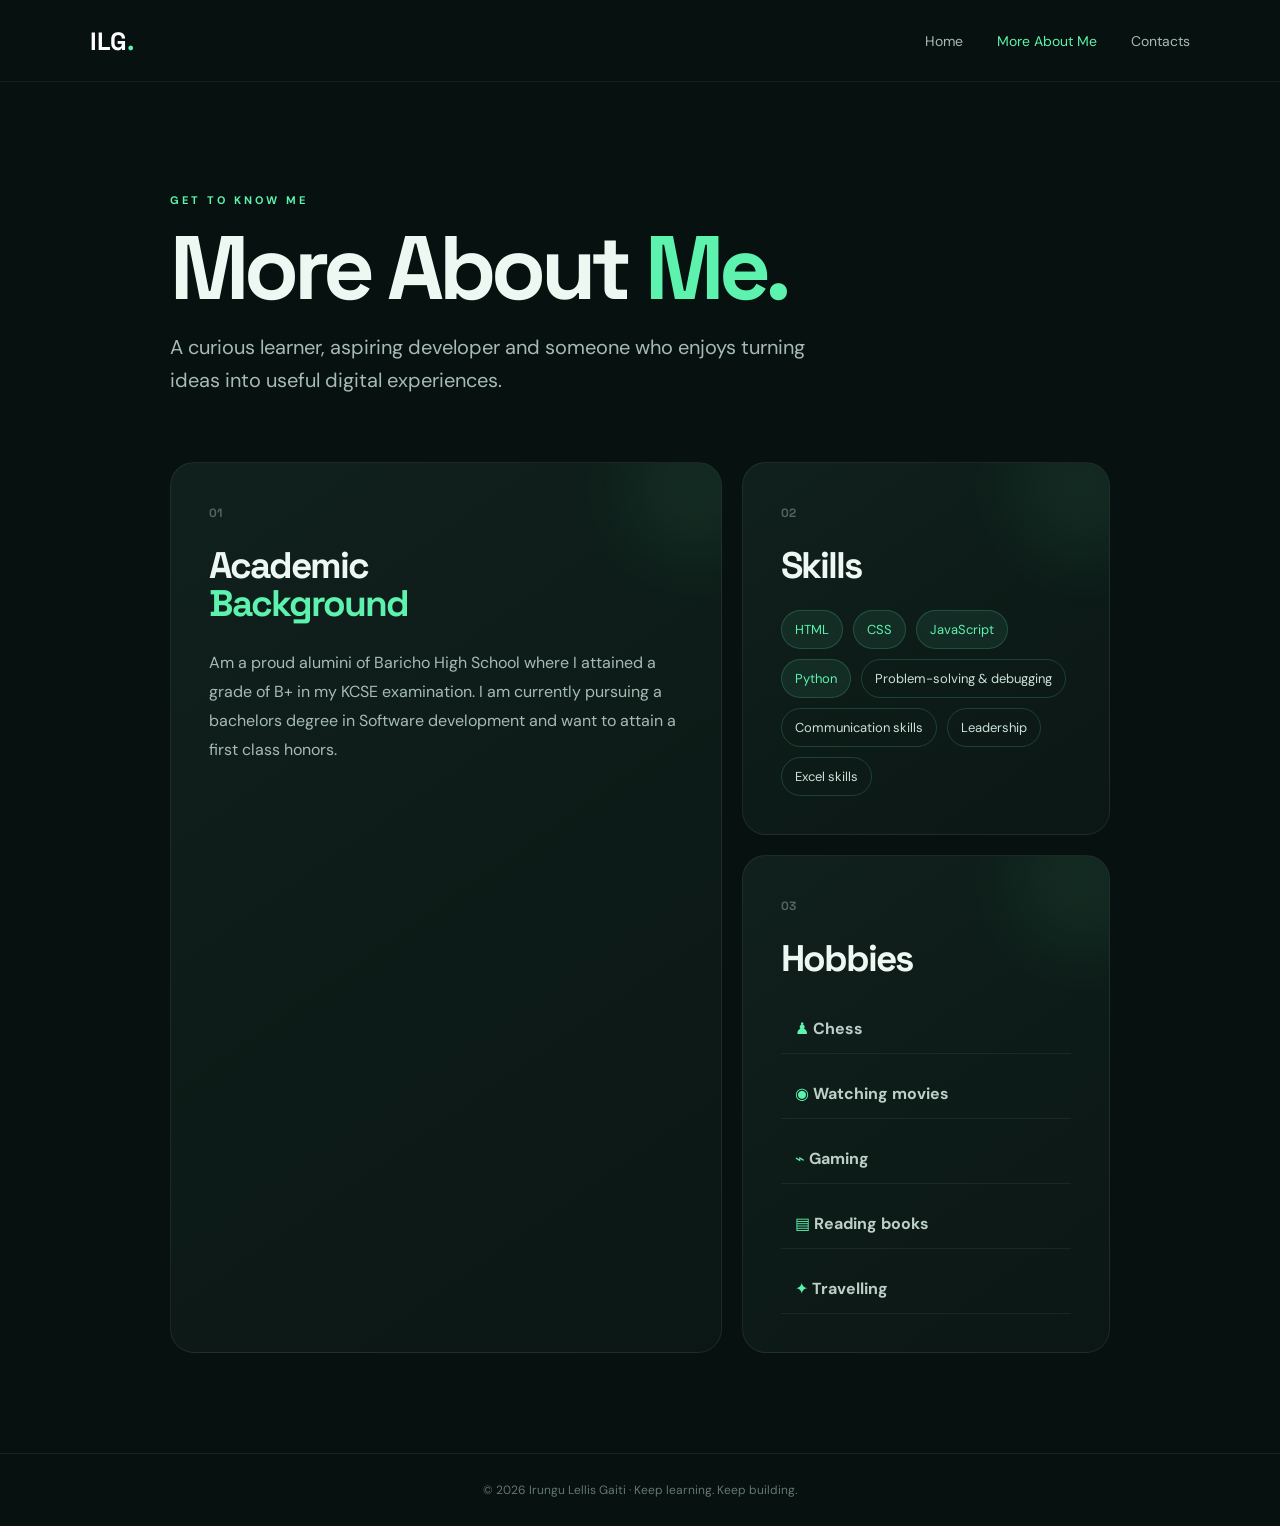
==== about.html @ d2a1b91d "first commit" ====
<!DOCTYPE html>
<html lang="en">
<head>
  <meta charset="UTF-8">
  <meta name="viewport" content="width=device-width, initial-scale=1.0">
  <title>Irungu Lellis Gaiti | More About Me</title>
  <link rel="stylesheet" href="about.css">
</head>
<body>
  <header class="navbar">
    <a class="brand" href="index.html">ILG<span>.</span></a>
    <nav>
      <a href="index.html">Home</a>
      <a class="active" href="about.html">More About Me</a>
      <a href="contact.html">Contacts</a>
    </nav>
  </header>

  <main class="page">
    <section class="intro">
      <p class="eyebrow">GET TO KNOW ME</p>
      <h1>More About <span>Me.</span></h1>
      <p class="lead">A curious learner, aspiring developer and someone who enjoys turning ideas into useful digital experiences.</p>
    </section>

    <section class="grid">
      <article class="card academic">
        <span class="number">01</span>
        <h2>Academic<br><span>Background</span></h2>
        <p>Am a proud alumini of Baricho High School where I attained a grade of B+ in my KCSE examination. I am currently pursuing a bachelors degree in Software development and want to attain a first class honors.</p>
      </article>

      <article class="card skills">
        <span class="number">02</span>
        <h2>Skills</h2>
        <div class="skill-list">
          <span>HTML</span><span>CSS</span><span>JavaScript</span><span>Python</span>
          <span>Problem-solving &amp; debugging</span><span>Communication skills</span>
          <span>Leadership</span><span>Excel skills</span>
        </div>
      </article>

      <article class="card hobby">
        <span class="number">03</span>
        <h2>Hobbies</h2>
        <div class="hobbies">
          <div>♟ <b>Chess</b></div><div>◉ <b>Watching movies</b></div>
          <div>⌁ <b>Gaming</b></div><div>▤ <b>Reading books</b></div><div>✦ <b>Travelling</b></div>
        </div>
      </article>
    </section>
  </main>
  <footer>© 2026 Irungu Lellis Gaiti · Keep learning. Keep building.</footer>
</body>
</html>
---- about.css ----
@import url('https://fonts.googleapis.com/css2?family=DM+Sans:wght@400;500;700&family=Space+Grotesk:wght@500;600;700&display=swap');
:root{--bg:#07110f;--card:#0d1b18;--text:#eef8f3;--muted:#a6bbb2;--accent:#5df2ad}
*{box-sizing:border-box}body{margin:0;background:var(--bg);color:var(--text);font-family:'DM Sans',sans-serif}.navbar{height:82px;display:flex;align-items:center;justify-content:space-between;padding:0 7%;border-bottom:1px solid rgba(255,255,255,.06)}.brand{font:700 25px 'Space Grotesk';color:white;text-decoration:none}.brand span,h1 span,h2 span{color:var(--accent)}nav{display:flex;gap:34px}nav a{color:var(--muted);text-decoration:none;font-size:14px}nav a:hover,nav a.active{color:var(--accent)}
.page{max-width:1120px;margin:auto;padding:100px 7%}.intro{max-width:820px;margin-bottom:65px}.eyebrow{color:var(--accent);font-size:11px;font-weight:700;letter-spacing:3px}.intro h1{font:700 clamp(52px,8vw,90px)/.95 'Space Grotesk';letter-spacing:-5px;margin:18px 0}.lead{color:var(--muted);font-size:20px;line-height:1.65;max-width:680px}
.grid{display:grid;grid-template-columns:1.2fr .8fr;gap:20px}.card{background:linear-gradient(145deg,#10201c,#0b1714);border:1px solid rgba(255,255,255,.07);border-radius:24px;padding:38px;position:relative;overflow:hidden}.card:after{content:"";position:absolute;width:150px;height:150px;border-radius:50%;background:rgba(93,242,173,.06);filter:blur(30px);right:-50px;top:-50px}.academic{grid-row:span 2}.number{color:#50675e;font:700 12px 'Space Grotesk'}.card h2{font:700 37px/1.05 'Space Grotesk';letter-spacing:-2px;margin:25px 0}.card p{color:var(--muted);line-height:1.8;font-size:16px}.skill-list{display:flex;flex-wrap:wrap;gap:10px}.skill-list span{padding:10px 13px;border:1px solid rgba(93,242,173,.18);border-radius:30px;color:#cce2d8;font-size:13px}.skill-list span:nth-child(-n+4){background:rgba(93,242,173,.08);color:var(--accent)}.hobbies{display:grid;gap:15px}.hobbies div{padding:14px;border-bottom:1px solid rgba(255,255,255,.06);color:#bcd0c7}.hobbies div:first-letter{color:var(--accent)}footer{text-align:center;padding:28px 7%;border-top:1px solid rgba(255,255,255,.07);color:#637770;font-size:12px}
@media(max-width:750px){nav{gap:13px}nav a{font-size:11px}.grid{grid-template-columns:1fr}.academic{grid-row:auto}.page{padding-top:70px}.intro h1{letter-spacing:-3px}}
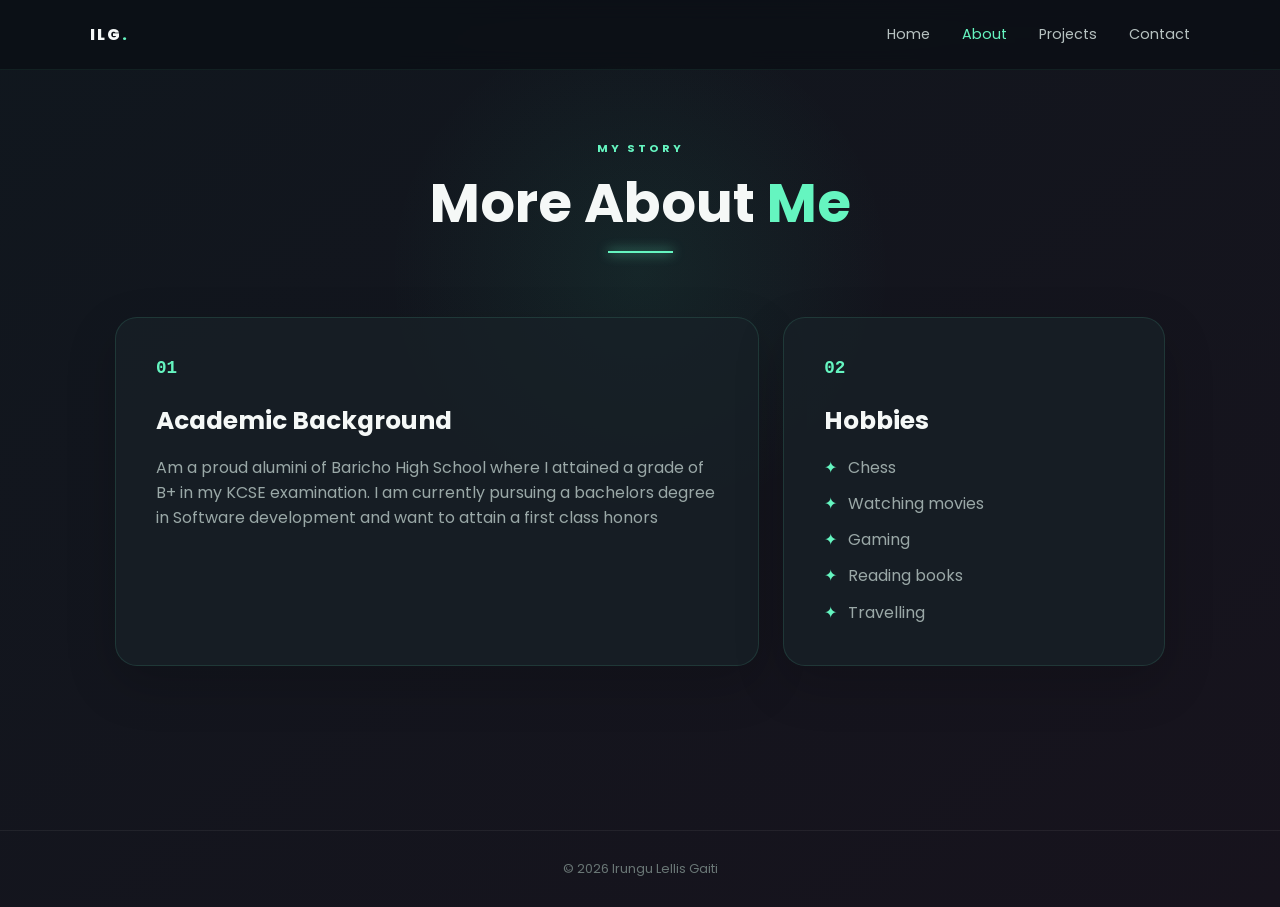
==== commit 060d8613: "second commit" ====
--- a/about.html
+++ b/about.html
@@ -1,55 +1,47 @@
 <!DOCTYPE html>
 <html lang="en">
+
 <head>
   <meta charset="UTF-8">
-  <meta name="viewport" content="width=device-width, initial-scale=1.0">
-  <title>Irungu Lellis Gaiti | More About Me</title>
+  <meta name="viewport" content="width=device-width,initial-scale=1.0">
+  <title>About | Irungu Lellis Gaiti</title>
   <link rel="stylesheet" href="about.css">
 </head>
+
 <body>
-  <header class="navbar">
-    <a class="brand" href="index.html">ILG<span>.</span></a>
-    <nav>
-      <a href="index.html">Home</a>
-      <a class="active" href="about.html">More About Me</a>
-      <a href="contact.html">Contacts</a>
-    </nav>
+  <header class="nav">
+    <div class="brand">ILG<span>.</span></div><button class="menu">☰</button>
+    <nav><a href="index.html">Home</a><a class="active" href="about.html">About</a><a
+        href="projects.html">Projects</a><a href="contact.html">Contact</a></nav>
   </header>
-
   <main class="page">
-    <section class="intro">
-      <p class="eyebrow">GET TO KNOW ME</p>
-      <h1>More About <span>Me.</span></h1>
-      <p class="lead">A curious learner, aspiring developer and someone who enjoys turning ideas into useful digital experiences.</p>
+    <section class="heading reveal">
+      <p>MY STORY</p>
+      <h1>More About <span>Me</span></h1>
+      <div class="line"></div>
     </section>
-
     <section class="grid">
-      <article class="card academic">
-        <span class="number">01</span>
-        <h2>Academic<br><span>Background</span></h2>
-        <p>Am a proud alumini of Baricho High School where I attained a grade of B+ in my KCSE examination. I am currently pursuing a bachelors degree in Software development and want to attain a first class honors.</p>
+      <article class="card reveal">
+        <div class="symbol">01</div>
+        <h2>Academic Background</h2>
+        <p>Am a proud alumini of Baricho High School where I attained a grade of B+ in my KCSE examination. I am
+          currently pursuing a bachelors degree in Software development and want to attain a first class honors</p>
       </article>
-
-      <article class="card skills">
-        <span class="number">02</span>
-        <h2>Skills</h2>
-        <div class="skill-list">
-          <span>HTML</span><span>CSS</span><span>JavaScript</span><span>Python</span>
-          <span>Problem-solving &amp; debugging</span><span>Communication skills</span>
-          <span>Leadership</span><span>Excel skills</span>
-        </div>
-      </article>
-
-      <article class="card hobby">
-        <span class="number">03</span>
+      <article class="card reveal">
+        <div class="symbol">02</div>
         <h2>Hobbies</h2>
-        <div class="hobbies">
-          <div>♟ <b>Chess</b></div><div>◉ <b>Watching movies</b></div>
-          <div>⌁ <b>Gaming</b></div><div>▤ <b>Reading books</b></div><div>✦ <b>Travelling</b></div>
-        </div>
+        <ul>
+          <li>Chess</li>
+          <li>Watching movies</li>
+          <li>Gaming</li>
+          <li>Reading books</li>
+          <li>Travelling</li>
+        </ul>
       </article>
     </section>
   </main>
-  <footer>© 2026 Irungu Lellis Gaiti · Keep learning. Keep building.</footer>
+  <footer>© 2026 Irungu Lellis Gaiti</footer>
+  <script src="site.js"></script>
 </body>
-</html>
+
+</html>
--- a/about.css
+++ b/about.css
@@ -1,6 +1,212 @@
-@import url('https://fonts.googleapis.com/css2?family=DM+Sans:wght@400;500;700&family=Space+Grotesk:wght@500;600;700&display=swap');
-:root{--bg:#07110f;--card:#0d1b18;--text:#eef8f3;--muted:#a6bbb2;--accent:#5df2ad}
-*{box-sizing:border-box}body{margin:0;background:var(--bg);color:var(--text);font-family:'DM Sans',sans-serif}.navbar{height:82px;display:flex;align-items:center;justify-content:space-between;padding:0 7%;border-bottom:1px solid rgba(255,255,255,.06)}.brand{font:700 25px 'Space Grotesk';color:white;text-decoration:none}.brand span,h1 span,h2 span{color:var(--accent)}nav{display:flex;gap:34px}nav a{color:var(--muted);text-decoration:none;font-size:14px}nav a:hover,nav a.active{color:var(--accent)}
-.page{max-width:1120px;margin:auto;padding:100px 7%}.intro{max-width:820px;margin-bottom:65px}.eyebrow{color:var(--accent);font-size:11px;font-weight:700;letter-spacing:3px}.intro h1{font:700 clamp(52px,8vw,90px)/.95 'Space Grotesk';letter-spacing:-5px;margin:18px 0}.lead{color:var(--muted);font-size:20px;line-height:1.65;max-width:680px}
-.grid{display:grid;grid-template-columns:1.2fr .8fr;gap:20px}.card{background:linear-gradient(145deg,#10201c,#0b1714);border:1px solid rgba(255,255,255,.07);border-radius:24px;padding:38px;position:relative;overflow:hidden}.card:after{content:"";position:absolute;width:150px;height:150px;border-radius:50%;background:rgba(93,242,173,.06);filter:blur(30px);right:-50px;top:-50px}.academic{grid-row:span 2}.number{color:#50675e;font:700 12px 'Space Grotesk'}.card h2{font:700 37px/1.05 'Space Grotesk';letter-spacing:-2px;margin:25px 0}.card p{color:var(--muted);line-height:1.8;font-size:16px}.skill-list{display:flex;flex-wrap:wrap;gap:10px}.skill-list span{padding:10px 13px;border:1px solid rgba(93,242,173,.18);border-radius:30px;color:#cce2d8;font-size:13px}.skill-list span:nth-child(-n+4){background:rgba(93,242,173,.08);color:var(--accent)}.hobbies{display:grid;gap:15px}.hobbies div{padding:14px;border-bottom:1px solid rgba(255,255,255,.06);color:#bcd0c7}.hobbies div:first-letter{color:var(--accent)}footer{text-align:center;padding:28px 7%;border-top:1px solid rgba(255,255,255,.07);color:#637770;font-size:12px}
-@media(max-width:750px){nav{gap:13px}nav a{font-size:11px}.grid{grid-template-columns:1fr}.academic{grid-row:auto}.page{padding-top:70px}.intro h1{letter-spacing:-3px}}
+@import url('https://fonts.googleapis.com/css2?family=Poppins:wght@300;400;500;600;700;800&display=swap');
+
+:root {
+  --bg: #111820;
+  --mint: #65f5c0;
+  --white: #f5f8f7;
+  --muted: #9aa8a7;
+  --card: rgba(24, 33, 39, .78)
+}
+
+* {
+  box-sizing: border-box;
+  margin: 0;
+  padding: 0
+}
+
+body {
+  font-family: Poppins, sans-serif;
+  background: radial-gradient(circle at 50% 30%, rgba(52, 230, 170, .08), transparent 28%), linear-gradient(145deg, #10171e, #17131d);
+  color: var(--white);
+  min-height: 100vh
+}
+
+.nav {
+  height: 70px;
+  position: fixed;
+  top: 0;
+  left: 0;
+  right: 0;
+  z-index: 10;
+  padding: 0 7%;
+  display: flex;
+  align-items: center;
+  justify-content: space-between;
+  background: rgba(10, 15, 20, .72);
+  backdrop-filter: blur(10px);
+  border-bottom: 1px solid rgba(101, 245, 192, .07)
+}
+
+.brand {
+  font-weight: 800;
+  letter-spacing: 2px
+}
+
+.brand span,
+.heading h1 span {
+  color: var(--mint)
+}
+
+nav {
+  display: flex;
+  gap: 2rem
+}
+
+nav a {
+  color: #b7c2c1;
+  text-decoration: none;
+  font-size: .9rem
+}
+
+nav a:hover,
+nav a.active {
+  color: var(--mint)
+}
+
+.menu {
+  display: none;
+  background: none;
+  border: 0;
+  color: #fff;
+  font-size: 1.5rem
+}
+
+.page {
+  padding: 140px 8% 70px;
+  min-height: calc(100vh - 70px)
+}
+
+.heading {
+  text-align: center;
+  margin-bottom: 4rem
+}
+
+.heading p {
+  font-size: .7rem;
+  letter-spacing: 3px;
+  color: var(--mint);
+  font-weight: 700
+}
+
+.heading h1 {
+  font-size: 3.4rem;
+  margin: .4rem 0
+}
+
+.line {
+  width: 65px;
+  height: 2px;
+  background: var(--mint);
+  margin: auto;
+  box-shadow: 0 0 12px var(--mint)
+}
+
+.grid {
+  max-width: 1050px;
+  margin: auto;
+  display: grid;
+  grid-template-columns: 1.35fr .8fr;
+  gap: 1.5rem
+}
+
+.card {
+  background: var(--card);
+  border: 1px solid rgba(101, 245, 192, .12);
+  border-radius: 22px;
+  padding: 2.5rem;
+  box-shadow: 0 18px 50px rgba(0, 0, 0, .18);
+  transition: .3s
+}
+
+.card:hover {
+  transform: translateY(-6px);
+  border-color: rgba(101, 245, 192, .42)
+}
+
+.symbol {
+  color: var(--mint);
+  font-family: monospace;
+  font-weight: 700;
+  font-size: 1.1rem;
+  margin-bottom: 1.5rem
+}
+
+.card h2 {
+  font-size: 1.55rem;
+  margin-bottom: 1rem
+}
+
+.card p,
+.card li {
+  color: var(--muted)
+}
+
+ul {
+  list-style: none;
+  display: grid;
+  gap: .7rem
+}
+
+li:before {
+  content: '✦';
+  color: var(--mint);
+  margin-right: .7rem
+}
+
+footer {
+  text-align: center;
+  color: #697675;
+  padding: 1.8rem;
+  border-top: 1px solid rgba(255, 255, 255, .06);
+  font-size: .8rem
+}
+
+.reveal {
+  opacity: 0;
+  transform: translateY(18px);
+  animation: show .8s forwards
+}
+
+@keyframes show {
+  to {
+    opacity: 1;
+    transform: none
+  }
+}
+
+@media(max-width:750px) {
+  .nav {
+    padding: 0 5%
+  }
+
+  .menu {
+    display: block
+  }
+
+  nav {
+    display: none;
+    position: absolute;
+    top: 70px;
+    left: 0;
+    right: 0;
+    background: #10171e;
+    flex-direction: column;
+    padding: 1rem 7%
+  }
+
+  nav.open {
+    display: flex
+  }
+
+  .page {
+    padding: 120px 6% 50px
+  }
+
+  .heading h1 {
+    font-size: 2.5rem
+  }
+
+  .grid {
+    grid-template-columns: 1fr
+  }
+}
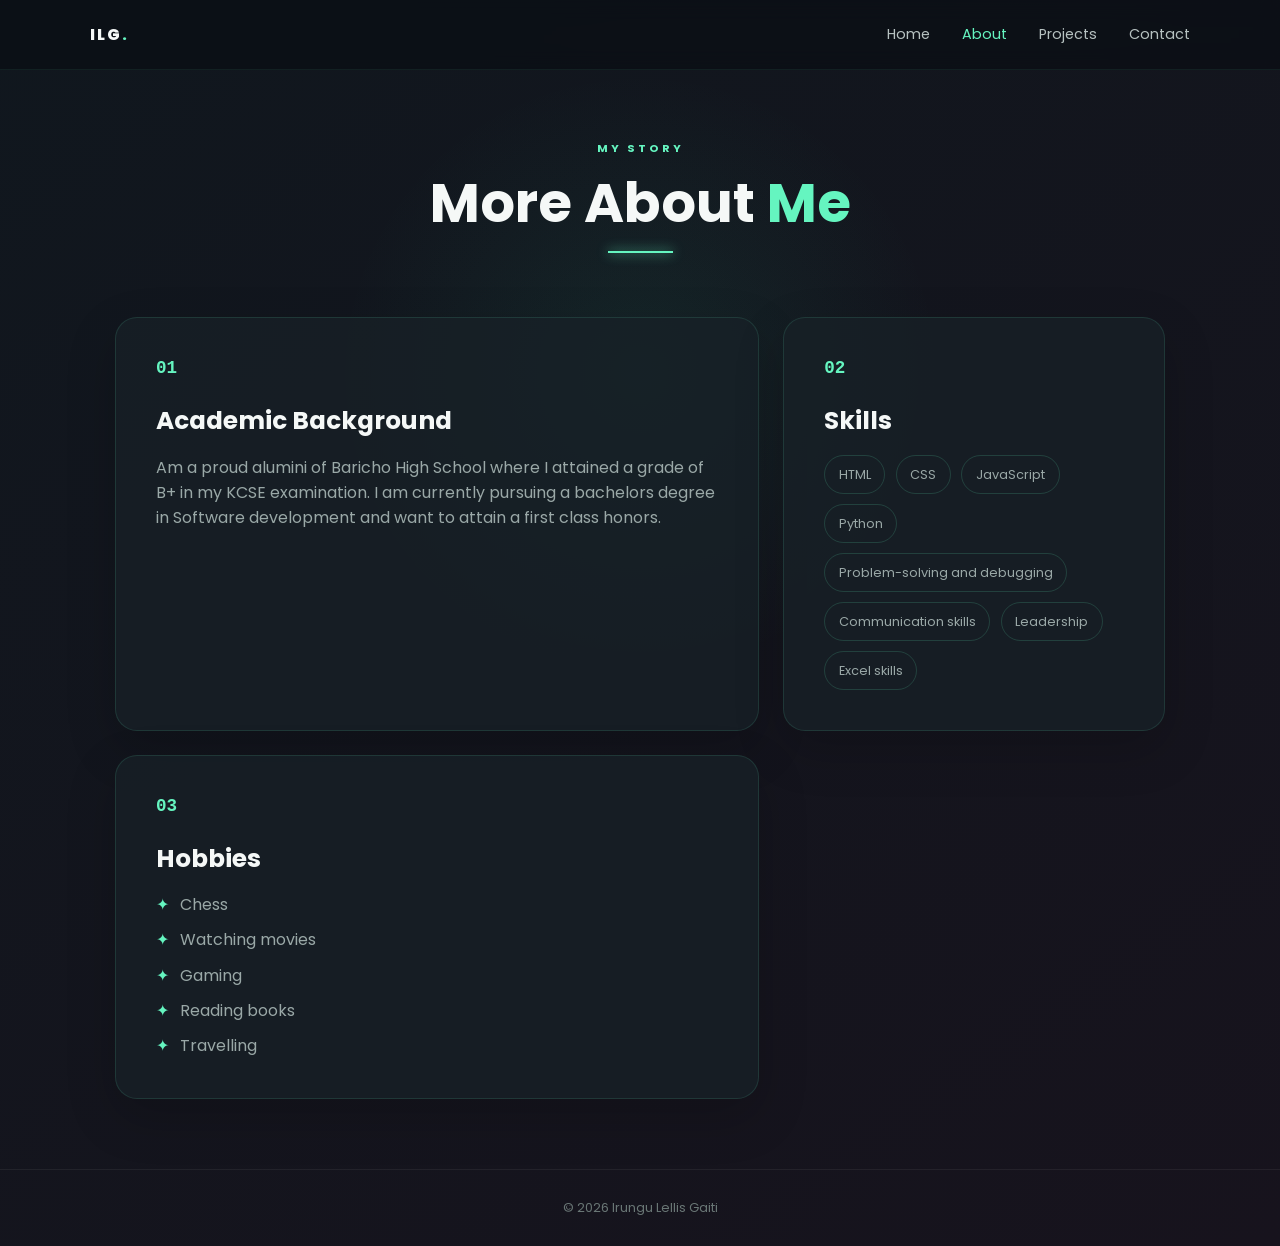
==== commit 341652bf: "Merge local and GitHub changes" ====
--- a/about.html
+++ b/about.html
@@ -3,33 +3,69 @@
 
 <head>
   <meta charset="UTF-8">
-  <meta name="viewport" content="width=device-width,initial-scale=1.0">
+  <meta name="viewport" content="width=device-width, initial-scale=1.0">
   <title>About | Irungu Lellis Gaiti</title>
   <link rel="stylesheet" href="about.css">
 </head>
 
 <body>
   <header class="nav">
-    <div class="brand">ILG<span>.</span></div><button class="menu">☰</button>
-    <nav><a href="index.html">Home</a><a class="active" href="about.html">About</a><a
-        href="projects.html">Projects</a><a href="contact.html">Contact</a></nav>
+    <div class="brand">ILG<span>.</span></div>
+
+    <button class="menu">☰</button>
+
+    <nav>
+      <a href="index.html">Home</a>
+      <a class="active" href="about.html">About</a>
+      <a href="projects.html">Projects</a>
+      <a href="contact.html">Contact</a>
+    </nav>
   </header>
+
   <main class="page">
+
     <section class="heading reveal">
       <p>MY STORY</p>
       <h1>More About <span>Me</span></h1>
       <div class="line"></div>
     </section>
+
     <section class="grid">
+
       <article class="card reveal">
         <div class="symbol">01</div>
+
         <h2>Academic Background</h2>
-        <p>Am a proud alumini of Baricho High School where I attained a grade of B+ in my KCSE examination. I am
-          currently pursuing a bachelors degree in Software development and want to attain a first class honors</p>
+
+        <p>
+          Am a proud alumini of Baricho High School where I attained a grade
+          of B+ in my KCSE examination. I am currently pursuing a bachelors
+          degree in Software development and want to attain a first class honors.
+        </p>
       </article>
+
       <article class="card reveal">
         <div class="symbol">02</div>
+
+        <h2>Skills</h2>
+
+        <ul>
+          <li>HTML</li>
+          <li>CSS</li>
+          <li>JavaScript</li>
+          <li>Python</li>
+          <li>Problem-solving and debugging</li>
+          <li>Communication skills</li>
+          <li>Leadership</li>
+          <li>Excel skills</li>
+        </ul>
+      </article>
+
+      <article class="card reveal">
+        <div class="symbol">03</div>
+
         <h2>Hobbies</h2>
+
         <ul>
           <li>Chess</li>
           <li>Watching movies</li>
@@ -38,9 +74,13 @@
           <li>Travelling</li>
         </ul>
       </article>
+
     </section>
+
   </main>
+
   <footer>© 2026 Irungu Lellis Gaiti</footer>
+
   <script src="site.js"></script>
 </body>
 
--- a/about.css
+++ b/about.css
@@ -5,20 +5,24 @@
   --mint: #65f5c0;
   --white: #f5f8f7;
   --muted: #9aa8a7;
-  --card: rgba(24, 33, 39, .78)
+  --card: rgba(24, 33, 39, .78);
 }
 
 * {
   box-sizing: border-box;
   margin: 0;
-  padding: 0
+  padding: 0;
 }
 
 body {
   font-family: Poppins, sans-serif;
-  background: radial-gradient(circle at 50% 30%, rgba(52, 230, 170, .08), transparent 28%), linear-gradient(145deg, #10171e, #17131d);
+  background:
+    radial-gradient(circle at 50% 30%,
+      rgba(52, 230, 170, .08),
+      transparent 28%),
+    linear-gradient(145deg, #10171e, #17131d);
   color: var(--white);
-  min-height: 100vh
+  min-height: 100vh;
 }
 
 .nav {
@@ -34,33 +38,34 @@
   justify-content: space-between;
   background: rgba(10, 15, 20, .72);
   backdrop-filter: blur(10px);
-  border-bottom: 1px solid rgba(101, 245, 192, .07)
+  border-bottom: 1px solid rgba(101, 245, 192, .07);
 }
 
 .brand {
   font-weight: 800;
-  letter-spacing: 2px
+  letter-spacing: 2px;
 }
 
 .brand span,
 .heading h1 span {
-  color: var(--mint)
+  color: var(--mint);
 }
 
 nav {
   display: flex;
-  gap: 2rem
+  gap: 2rem;
 }
 
 nav a {
   color: #b7c2c1;
   text-decoration: none;
-  font-size: .9rem
+  font-size: .9rem;
+  transition: color .3s ease;
 }
 
 nav a:hover,
 nav a.active {
-  color: var(--mint)
+  color: var(--mint);
 }
 
 .menu {
@@ -68,29 +73,30 @@
   background: none;
   border: 0;
   color: #fff;
-  font-size: 1.5rem
+  font-size: 1.5rem;
+  cursor: pointer;
 }
 
 .page {
   padding: 140px 8% 70px;
-  min-height: calc(100vh - 70px)
+  min-height: calc(100vh - 70px);
 }
 
 .heading {
   text-align: center;
-  margin-bottom: 4rem
+  margin-bottom: 4rem;
 }
 
 .heading p {
   font-size: .7rem;
   letter-spacing: 3px;
   color: var(--mint);
-  font-weight: 700
+  font-weight: 700;
 }
 
 .heading h1 {
   font-size: 3.4rem;
-  margin: .4rem 0
+  margin: .4rem 0;
 }
 
 .line {
@@ -98,7 +104,7 @@
   height: 2px;
   background: var(--mint);
   margin: auto;
-  box-shadow: 0 0 12px var(--mint)
+  box-shadow: 0 0 12px var(--mint);
 }
 
 .grid {
@@ -106,7 +112,7 @@
   margin: auto;
   display: grid;
   grid-template-columns: 1.35fr .8fr;
-  gap: 1.5rem
+  gap: 1.5rem;
 }
 
 .card {
@@ -115,12 +121,12 @@
   border-radius: 22px;
   padding: 2.5rem;
   box-shadow: 0 18px 50px rgba(0, 0, 0, .18);
-  transition: .3s
+  transition: .3s;
 }
 
 .card:hover {
   transform: translateY(-6px);
-  border-color: rgba(101, 245, 192, .42)
+  border-color: rgba(101, 245, 192, .42);
 }
 
 .symbol {
@@ -128,29 +134,58 @@
   font-family: monospace;
   font-weight: 700;
   font-size: 1.1rem;
-  margin-bottom: 1.5rem
+  margin-bottom: 1.5rem;
 }
 
 .card h2 {
   font-size: 1.55rem;
-  margin-bottom: 1rem
+  margin-bottom: 1rem;
 }
 
 .card p,
 .card li {
-  color: var(--muted)
+  color: var(--muted);
 }
 
 ul {
   list-style: none;
   display: grid;
-  gap: .7rem
+  gap: .7rem;
+}
+
+li {
+  line-height: 1.5;
 }
 
 li:before {
   content: '✦';
   color: var(--mint);
-  margin-right: .7rem
+  margin-right: .7rem;
+}
+
+/* Skills */
+.card:nth-child(2) ul {
+  display: flex;
+  flex-wrap: wrap;
+  gap: .65rem;
+}
+
+.card:nth-child(2) li {
+  padding: .55rem .85rem;
+  border: 1px solid rgba(101, 245, 192, .16);
+  border-radius: 30px;
+  font-size: .8rem;
+  transition: .3s ease;
+}
+
+.card:nth-child(2) li:before {
+  display: none;
+}
+
+.card:nth-child(2) li:hover {
+  color: var(--mint);
+  border-color: rgba(101, 245, 192, .45);
+  background: rgba(101, 245, 192, .06);
 }
 
 footer {
@@ -158,29 +193,29 @@
   color: #697675;
   padding: 1.8rem;
   border-top: 1px solid rgba(255, 255, 255, .06);
-  font-size: .8rem
+  font-size: .8rem;
 }
 
 .reveal {
   opacity: 0;
   transform: translateY(18px);
-  animation: show .8s forwards
+  animation: show .8s forwards;
 }
 
 @keyframes show {
   to {
     opacity: 1;
-    transform: none
-  }
-}
-
-@media(max-width:750px) {
+    transform: none;
+  }
+}
+
+@media (max-width: 750px) {
   .nav {
-    padding: 0 5%
+    padding: 0 5%;
   }
 
   .menu {
-    display: block
+    display: block;
   }
 
   nav {
@@ -191,22 +226,22 @@
     right: 0;
     background: #10171e;
     flex-direction: column;
-    padding: 1rem 7%
+    padding: 1rem 7%;
   }
 
   nav.open {
-    display: flex
+    display: flex;
   }
 
   .page {
-    padding: 120px 6% 50px
+    padding: 120px 6% 50px;
   }
 
   .heading h1 {
-    font-size: 2.5rem
+    font-size: 2.5rem;
   }
 
   .grid {
-    grid-template-columns: 1fr
+    grid-template-columns: 1fr;
   }
 }
